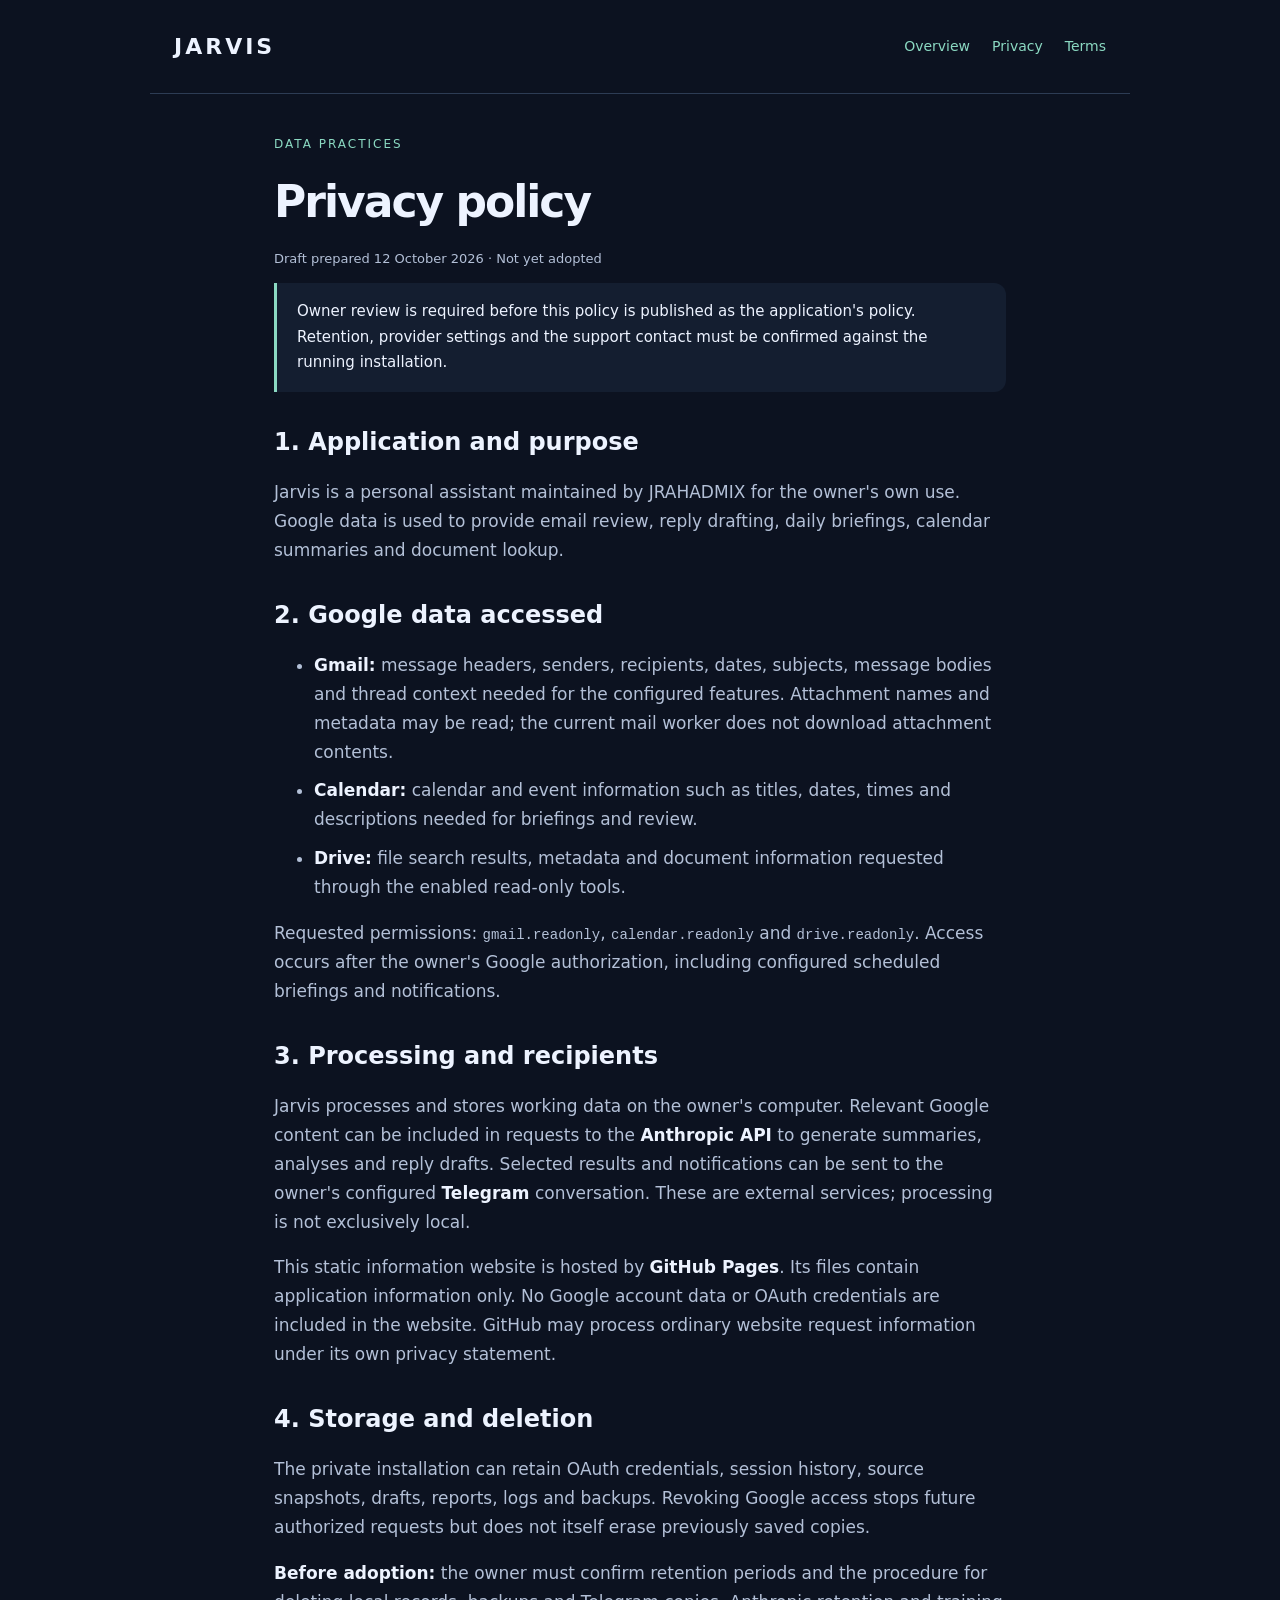
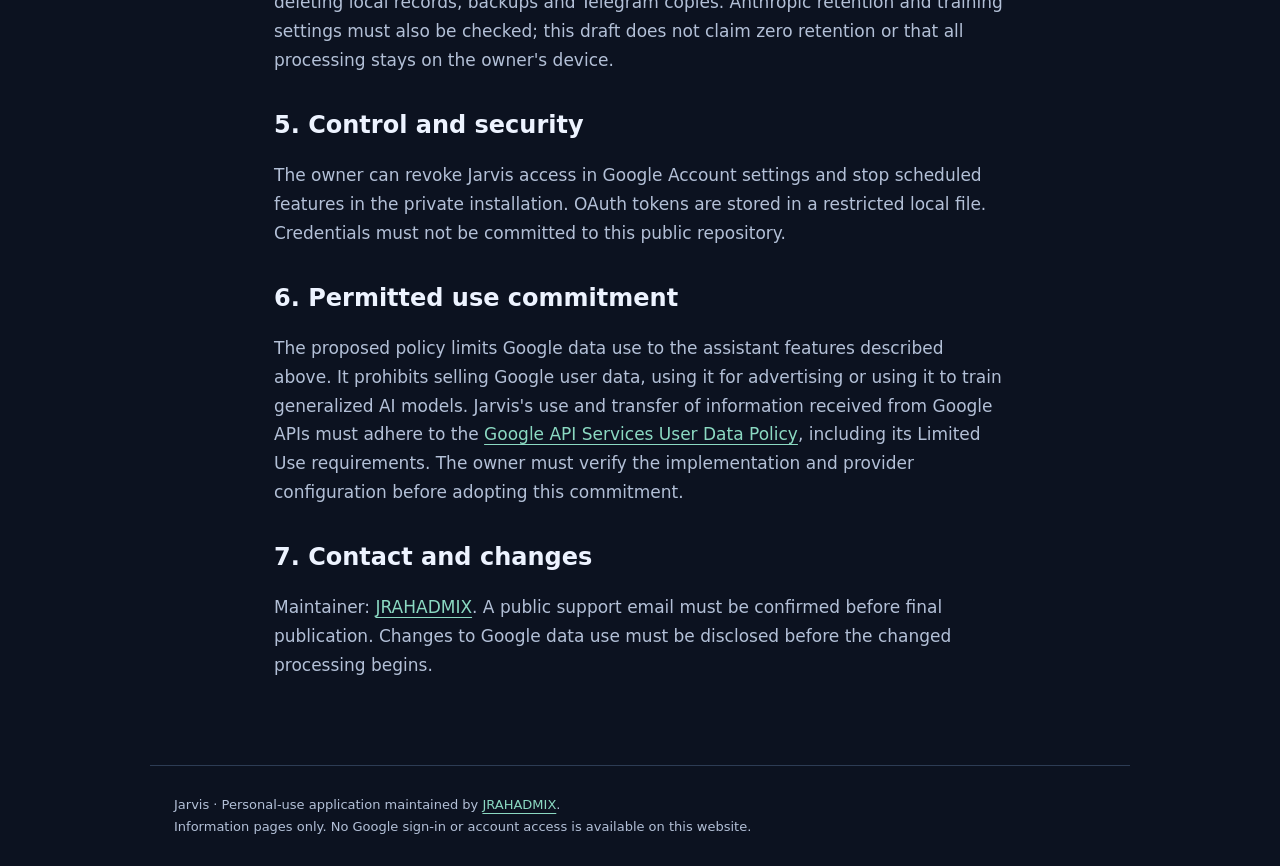
==== privacy.html @ 4ca62236 "Add Jarvis information draft: privacy.html" ====
<!doctype html>
<html lang="en"><head><meta charset="utf-8"><meta name="viewport" content="width=device-width,initial-scale=1"><meta name="description" content="Jarvis personal assistant — application information and Google data access disclosures."><meta name="robots" content="noindex"><title>Privacy policy — draft · Jarvis</title><link rel="stylesheet" href="styles.css"></head>
<body><header><a class="brand" href="index.html">JARVIS</a><nav aria-label="Main navigation"><a href="index.html">Overview</a><a href="privacy.html">Privacy</a><a href="terms.html">Terms</a></nav></header>
<main class="document"><p class="eyebrow">Data practices</p><h1>Privacy policy</h1><p class="meta">Draft prepared 12 October 2026 · Not yet adopted</p><div class="notice">Owner review is required before this policy is published as the application's policy. Retention, provider settings and the support contact must be confirmed against the running installation.</div><h2>1. Application and purpose</h2><p>Jarvis is a personal assistant maintained by JRAHADMIX for the owner's own use. Google data is used to provide email review, reply drafting, daily briefings, calendar summaries and document lookup.</p><h2>2. Google data accessed</h2><ul><li><strong>Gmail:</strong> message headers, senders, recipients, dates, subjects, message bodies and thread context needed for the configured features. Attachment names and metadata may be read; the current mail worker does not download attachment contents.</li><li><strong>Calendar:</strong> calendar and event information such as titles, dates, times and descriptions needed for briefings and review.</li><li><strong>Drive:</strong> file search results, metadata and document information requested through the enabled read-only tools.</li></ul><p>Requested permissions: <code>gmail.readonly</code>, <code>calendar.readonly</code> and <code>drive.readonly</code>. Access occurs after the owner's Google authorization, including configured scheduled briefings and notifications.</p><h2>3. Processing and recipients</h2><p>Jarvis processes and stores working data on the owner's computer. Relevant Google content can be included in requests to the <strong>Anthropic API</strong> to generate summaries, analyses and reply drafts. Selected results and notifications can be sent to the owner's configured <strong>Telegram</strong> conversation. These are external services; processing is not exclusively local.</p><p>This static information website is hosted by <strong>GitHub Pages</strong>. Its files contain application information only. No Google account data or OAuth credentials are included in the website. GitHub may process ordinary website request information under its own privacy statement.</p><h2>4. Storage and deletion</h2><p>The private installation can retain OAuth credentials, session history, source snapshots, drafts, reports, logs and backups. Revoking Google access stops future authorized requests but does not itself erase previously saved copies.</p><p><strong>Before adoption:</strong> the owner must confirm retention periods and the procedure for deleting local records, backups and Telegram copies. Anthropic retention and training settings must also be checked; this draft does not claim zero retention or that all processing stays on the owner's device.</p><h2>5. Control and security</h2><p>The owner can revoke Jarvis access in Google Account settings and stop scheduled features in the private installation. OAuth tokens are stored in a restricted local file. Credentials must not be committed to this public repository.</p><h2>6. Permitted use commitment</h2><p>The proposed policy limits Google data use to the assistant features described above. It prohibits selling Google user data, using it for advertising or using it to train generalized AI models. Jarvis's use and transfer of information received from Google APIs must adhere to the <a href="https://developers.google.com/terms/api-services-user-data-policy">Google API Services User Data Policy</a>, including its Limited Use requirements. The owner must verify the implementation and provider configuration before adopting this commitment.</p><h2>7. Contact and changes</h2><p>Maintainer: <a href="https://github.com/JRAHADMIX">JRAHADMIX</a>. A public support email must be confirmed before final publication. Changes to Google data use must be disclosed before the changed processing begins.</p></main><footer>Jarvis · Personal-use application maintained by <a href="https://github.com/JRAHADMIX">JRAHADMIX</a>.<br>Information pages only. No Google sign-in or account access is available on this website.</footer></body></html>
---- styles.css ----
:root{color-scheme:dark;--bg:#0c1220;--panel:#141e30;--text:#edf3ff;--muted:#b3c0d7;--accent:#8bd9c2;--line:#2d3c54}*{box-sizing:border-box}body{margin:0;background:var(--bg);color:var(--text);font:17px/1.7 system-ui,-apple-system,BlinkMacSystemFont,"Segoe UI",sans-serif}a{color:var(--accent);text-underline-offset:4px}header,main,footer{max-width:980px;margin:auto;padding:28px 24px}header{display:flex;align-items:center;justify-content:space-between;gap:20px;border-bottom:1px solid var(--line)}nav{display:flex;gap:22px;flex-wrap:wrap}nav a{text-decoration:none;font-size:14px}.brand{font-size:22px;font-weight:750;letter-spacing:3px;color:var(--text);text-decoration:none}h1{font-size:clamp(36px,6vw,62px);line-height:1.12;letter-spacing:-2px;margin:22px 0}h2{font-size:24px;line-height:1.35;margin-top:34px}p,li{color:var(--muted)}strong{color:var(--text)}.eyebrow{color:var(--accent);font-size:12px;letter-spacing:2px;text-transform:uppercase}.lead{font-size:21px;max-width:700px}.grid{display:grid;grid-template-columns:repeat(3,1fr);gap:16px;margin:36px 0}.card{padding:24px;background:var(--panel);border:1px solid var(--line);border-radius:18px}.card h2{margin-top:0;font-size:20px}.card p{font-size:15px}.notice{padding:16px 20px;border-left:3px solid var(--accent);background:var(--panel);border-radius:0 12px 12px 0;font-size:15px}.document{max-width:780px}.document h1{font-size:44px}.meta,footer{font-size:13px;color:var(--muted)}footer{border-top:1px solid var(--line);margin-top:40px}code{overflow-wrap:anywhere;font-size:14px}li{margin-bottom:10px}:focus-visible{outline:3px solid var(--accent);outline-offset:5px}@media(max-width:650px){header{align-items:flex-start;flex-direction:column}.grid{grid-template-columns:1fr}header,main,footer{padding:22px 20px}.document h1{font-size:35px}nav{gap:16px}}
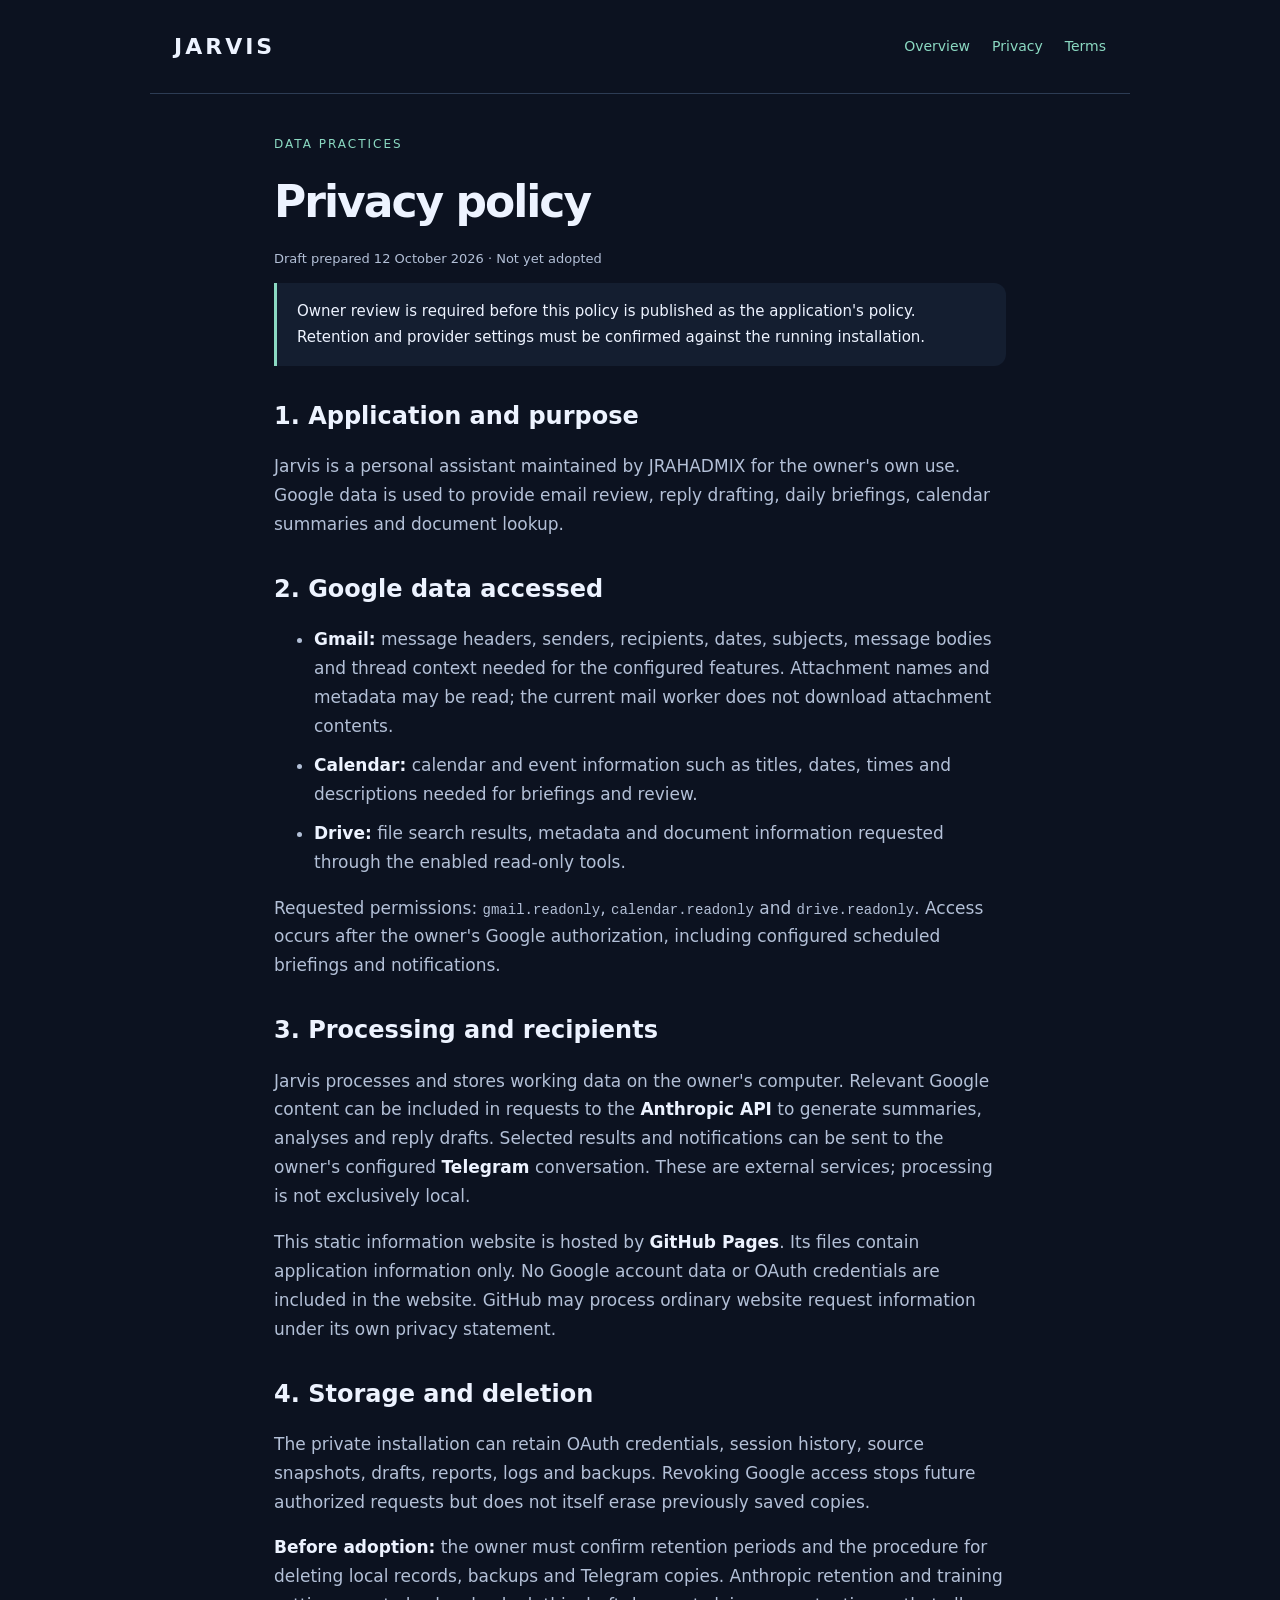
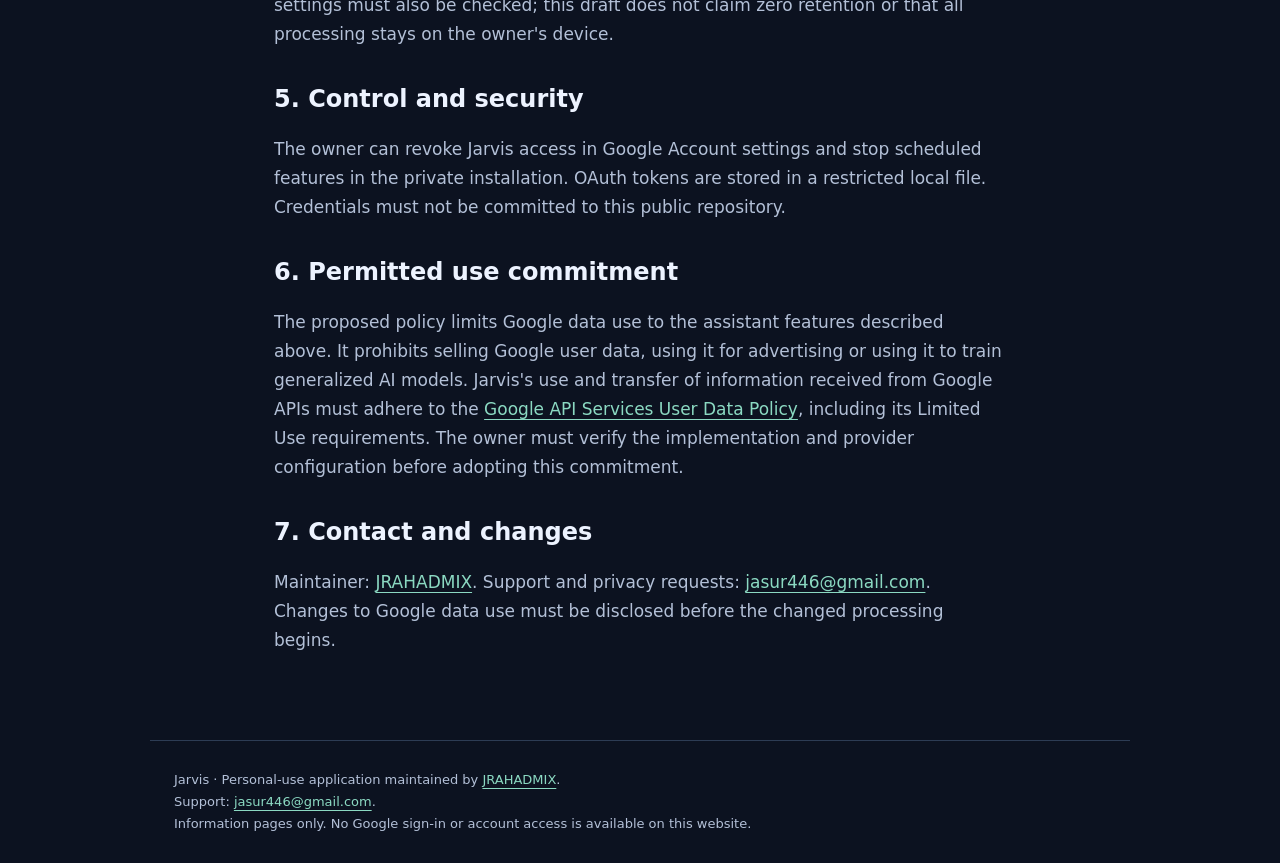
==== commit c83bc372: "Add owner-approved public support contact" ====
--- a/privacy.html
+++ b/privacy.html
@@ -1,4 +1,4 @@
 <!doctype html>
 <html lang="en"><head><meta charset="utf-8"><meta name="viewport" content="width=device-width,initial-scale=1"><meta name="description" content="Jarvis personal assistant — application information and Google data access disclosures."><meta name="robots" content="noindex"><title>Privacy policy — draft · Jarvis</title><link rel="stylesheet" href="styles.css"></head>
 <body><header><a class="brand" href="index.html">JARVIS</a><nav aria-label="Main navigation"><a href="index.html">Overview</a><a href="privacy.html">Privacy</a><a href="terms.html">Terms</a></nav></header>
-<main class="document"><p class="eyebrow">Data practices</p><h1>Privacy policy</h1><p class="meta">Draft prepared 12 October 2026 · Not yet adopted</p><div class="notice">Owner review is required before this policy is published as the application's policy. Retention, provider settings and the support contact must be confirmed against the running installation.</div><h2>1. Application and purpose</h2><p>Jarvis is a personal assistant maintained by JRAHADMIX for the owner's own use. Google data is used to provide email review, reply drafting, daily briefings, calendar summaries and document lookup.</p><h2>2. Google data accessed</h2><ul><li><strong>Gmail:</strong> message headers, senders, recipients, dates, subjects, message bodies and thread context needed for the configured features. Attachment names and metadata may be read; the current mail worker does not download attachment contents.</li><li><strong>Calendar:</strong> calendar and event information such as titles, dates, times and descriptions needed for briefings and review.</li><li><strong>Drive:</strong> file search results, metadata and document information requested through the enabled read-only tools.</li></ul><p>Requested permissions: <code>gmail.readonly</code>, <code>calendar.readonly</code> and <code>drive.readonly</code>. Access occurs after the owner's Google authorization, including configured scheduled briefings and notifications.</p><h2>3. Processing and recipients</h2><p>Jarvis processes and stores working data on the owner's computer. Relevant Google content can be included in requests to the <strong>Anthropic API</strong> to generate summaries, analyses and reply drafts. Selected results and notifications can be sent to the owner's configured <strong>Telegram</strong> conversation. These are external services; processing is not exclusively local.</p><p>This static information website is hosted by <strong>GitHub Pages</strong>. Its files contain application information only. No Google account data or OAuth credentials are included in the website. GitHub may process ordinary website request information under its own privacy statement.</p><h2>4. Storage and deletion</h2><p>The private installation can retain OAuth credentials, session history, source snapshots, drafts, reports, logs and backups. Revoking Google access stops future authorized requests but does not itself erase previously saved copies.</p><p><strong>Before adoption:</strong> the owner must confirm retention periods and the procedure for deleting local records, backups and Telegram copies. Anthropic retention and training settings must also be checked; this draft does not claim zero retention or that all processing stays on the owner's device.</p><h2>5. Control and security</h2><p>The owner can revoke Jarvis access in Google Account settings and stop scheduled features in the private installation. OAuth tokens are stored in a restricted local file. Credentials must not be committed to this public repository.</p><h2>6. Permitted use commitment</h2><p>The proposed policy limits Google data use to the assistant features described above. It prohibits selling Google user data, using it for advertising or using it to train generalized AI models. Jarvis's use and transfer of information received from Google APIs must adhere to the <a href="https://developers.google.com/terms/api-services-user-data-policy">Google API Services User Data Policy</a>, including its Limited Use requirements. The owner must verify the implementation and provider configuration before adopting this commitment.</p><h2>7. Contact and changes</h2><p>Maintainer: <a href="https://github.com/JRAHADMIX">JRAHADMIX</a>. A public support email must be confirmed before final publication. Changes to Google data use must be disclosed before the changed processing begins.</p></main><footer>Jarvis · Personal-use application maintained by <a href="https://github.com/JRAHADMIX">JRAHADMIX</a>.<br>Information pages only. No Google sign-in or account access is available on this website.</footer></body></html>
+<main class="document"><p class="eyebrow">Data practices</p><h1>Privacy policy</h1><p class="meta">Draft prepared 12 October 2026 · Not yet adopted</p><div class="notice">Owner review is required before this policy is published as the application's policy. Retention and provider settings must be confirmed against the running installation.</div><h2>1. Application and purpose</h2><p>Jarvis is a personal assistant maintained by JRAHADMIX for the owner's own use. Google data is used to provide email review, reply drafting, daily briefings, calendar summaries and document lookup.</p><h2>2. Google data accessed</h2><ul><li><strong>Gmail:</strong> message headers, senders, recipients, dates, subjects, message bodies and thread context needed for the configured features. Attachment names and metadata may be read; the current mail worker does not download attachment contents.</li><li><strong>Calendar:</strong> calendar and event information such as titles, dates, times and descriptions needed for briefings and review.</li><li><strong>Drive:</strong> file search results, metadata and document information requested through the enabled read-only tools.</li></ul><p>Requested permissions: <code>gmail.readonly</code>, <code>calendar.readonly</code> and <code>drive.readonly</code>. Access occurs after the owner's Google authorization, including configured scheduled briefings and notifications.</p><h2>3. Processing and recipients</h2><p>Jarvis processes and stores working data on the owner's computer. Relevant Google content can be included in requests to the <strong>Anthropic API</strong> to generate summaries, analyses and reply drafts. Selected results and notifications can be sent to the owner's configured <strong>Telegram</strong> conversation. These are external services; processing is not exclusively local.</p><p>This static information website is hosted by <strong>GitHub Pages</strong>. Its files contain application information only. No Google account data or OAuth credentials are included in the website. GitHub may process ordinary website request information under its own privacy statement.</p><h2>4. Storage and deletion</h2><p>The private installation can retain OAuth credentials, session history, source snapshots, drafts, reports, logs and backups. Revoking Google access stops future authorized requests but does not itself erase previously saved copies.</p><p><strong>Before adoption:</strong> the owner must confirm retention periods and the procedure for deleting local records, backups and Telegram copies. Anthropic retention and training settings must also be checked; this draft does not claim zero retention or that all processing stays on the owner's device.</p><h2>5. Control and security</h2><p>The owner can revoke Jarvis access in Google Account settings and stop scheduled features in the private installation. OAuth tokens are stored in a restricted local file. Credentials must not be committed to this public repository.</p><h2>6. Permitted use commitment</h2><p>The proposed policy limits Google data use to the assistant features described above. It prohibits selling Google user data, using it for advertising or using it to train generalized AI models. Jarvis's use and transfer of information received from Google APIs must adhere to the <a href="https://developers.google.com/terms/api-services-user-data-policy">Google API Services User Data Policy</a>, including its Limited Use requirements. The owner must verify the implementation and provider configuration before adopting this commitment.</p><h2>7. Contact and changes</h2><p>Maintainer: <a href="https://github.com/JRAHADMIX">JRAHADMIX</a>. Support and privacy requests: <a href="mailto:jasur446@gmail.com">jasur446@gmail.com</a>. Changes to Google data use must be disclosed before the changed processing begins.</p></main><footer>Jarvis · Personal-use application maintained by <a href="https://github.com/JRAHADMIX">JRAHADMIX</a>.<br>Support: <a href="mailto:jasur446@gmail.com">jasur446@gmail.com</a>.<br>Information pages only. No Google sign-in or account access is available on this website.</footer></body></html>
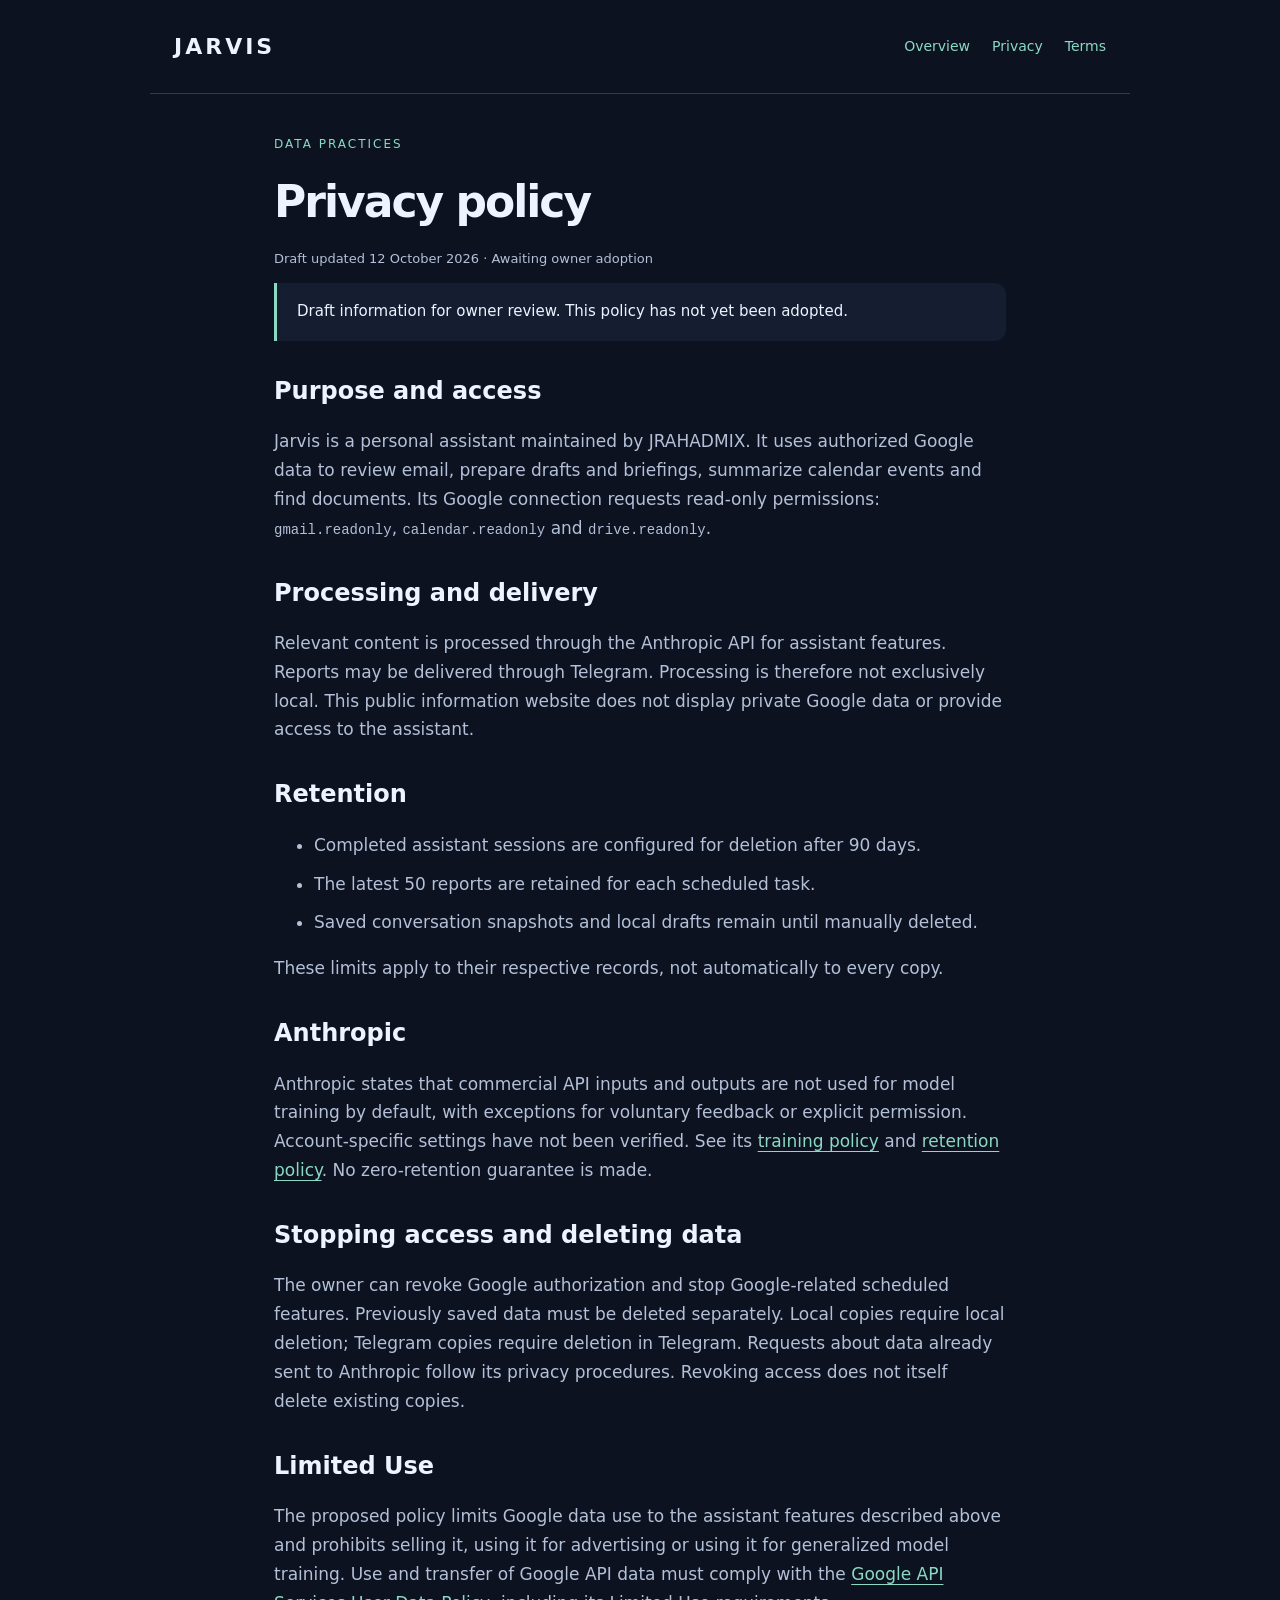
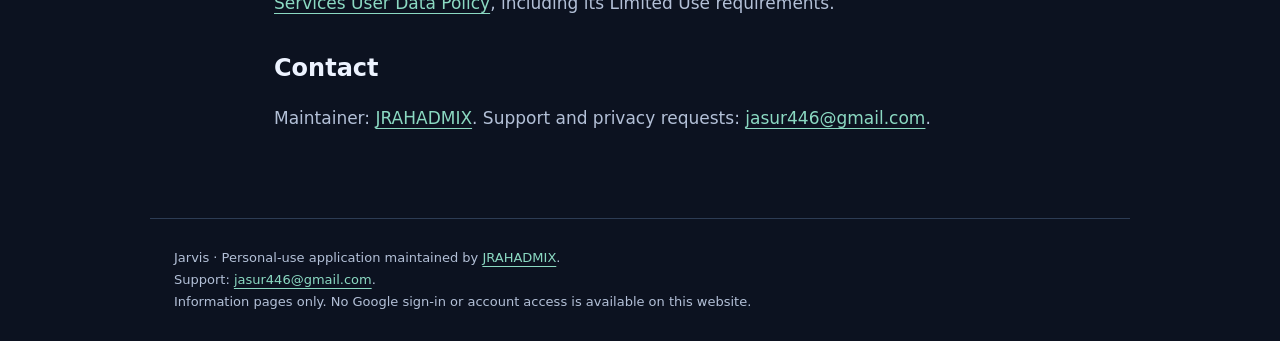
==== commit d6c1e3a4: "Save owner-approved brief privacy summary" ====
--- a/privacy.html
+++ b/privacy.html
@@ -1,4 +1,27 @@
 <!doctype html>
 <html lang="en"><head><meta charset="utf-8"><meta name="viewport" content="width=device-width,initial-scale=1"><meta name="description" content="Jarvis personal assistant — application information and Google data access disclosures."><meta name="robots" content="noindex"><title>Privacy policy — draft · Jarvis</title><link rel="stylesheet" href="styles.css"></head>
 <body><header><a class="brand" href="index.html">JARVIS</a><nav aria-label="Main navigation"><a href="index.html">Overview</a><a href="privacy.html">Privacy</a><a href="terms.html">Terms</a></nav></header>
-<main class="document"><p class="eyebrow">Data practices</p><h1>Privacy policy</h1><p class="meta">Draft prepared 12 October 2026 · Not yet adopted</p><div class="notice">Owner review is required before this policy is published as the application's policy. Retention and provider settings must be confirmed against the running installation.</div><h2>1. Application and purpose</h2><p>Jarvis is a personal assistant maintained by JRAHADMIX for the owner's own use. Google data is used to provide email review, reply drafting, daily briefings, calendar summaries and document lookup.</p><h2>2. Google data accessed</h2><ul><li><strong>Gmail:</strong> message headers, senders, recipients, dates, subjects, message bodies and thread context needed for the configured features. Attachment names and metadata may be read; the current mail worker does not download attachment contents.</li><li><strong>Calendar:</strong> calendar and event information such as titles, dates, times and descriptions needed for briefings and review.</li><li><strong>Drive:</strong> file search results, metadata and document information requested through the enabled read-only tools.</li></ul><p>Requested permissions: <code>gmail.readonly</code>, <code>calendar.readonly</code> and <code>drive.readonly</code>. Access occurs after the owner's Google authorization, including configured scheduled briefings and notifications.</p><h2>3. Processing and recipients</h2><p>Jarvis processes and stores working data on the owner's computer. Relevant Google content can be included in requests to the <strong>Anthropic API</strong> to generate summaries, analyses and reply drafts. Selected results and notifications can be sent to the owner's configured <strong>Telegram</strong> conversation. These are external services; processing is not exclusively local.</p><p>This static information website is hosted by <strong>GitHub Pages</strong>. Its files contain application information only. No Google account data or OAuth credentials are included in the website. GitHub may process ordinary website request information under its own privacy statement.</p><h2>4. Storage and deletion</h2><p>The private installation can retain OAuth credentials, session history, source snapshots, drafts, reports, logs and backups. Revoking Google access stops future authorized requests but does not itself erase previously saved copies.</p><p><strong>Before adoption:</strong> the owner must confirm retention periods and the procedure for deleting local records, backups and Telegram copies. Anthropic retention and training settings must also be checked; this draft does not claim zero retention or that all processing stays on the owner's device.</p><h2>5. Control and security</h2><p>The owner can revoke Jarvis access in Google Account settings and stop scheduled features in the private installation. OAuth tokens are stored in a restricted local file. Credentials must not be committed to this public repository.</p><h2>6. Permitted use commitment</h2><p>The proposed policy limits Google data use to the assistant features described above. It prohibits selling Google user data, using it for advertising or using it to train generalized AI models. Jarvis's use and transfer of information received from Google APIs must adhere to the <a href="https://developers.google.com/terms/api-services-user-data-policy">Google API Services User Data Policy</a>, including its Limited Use requirements. The owner must verify the implementation and provider configuration before adopting this commitment.</p><h2>7. Contact and changes</h2><p>Maintainer: <a href="https://github.com/JRAHADMIX">JRAHADMIX</a>. Support and privacy requests: <a href="mailto:jasur446@gmail.com">jasur446@gmail.com</a>. Changes to Google data use must be disclosed before the changed processing begins.</p></main><footer>Jarvis · Personal-use application maintained by <a href="https://github.com/JRAHADMIX">JRAHADMIX</a>.<br>Support: <a href="mailto:jasur446@gmail.com">jasur446@gmail.com</a>.<br>Information pages only. No Google sign-in or account access is available on this website.</footer></body></html>
+<main class="document">
+<p class="eyebrow">Data practices</p><h1>Privacy policy</h1>
+<p class="meta">Draft updated 12 October 2026 · Awaiting owner adoption</p>
+<div class="notice">Draft information for owner review. This policy has not yet been adopted.</div>
+<h2>Purpose and access</h2>
+<p>Jarvis is a personal assistant maintained by JRAHADMIX. It uses authorized Google data to review email, prepare drafts and briefings, summarize calendar events and find documents. Its Google connection requests read-only permissions: <code>gmail.readonly</code>, <code>calendar.readonly</code> and <code>drive.readonly</code>.</p>
+<h2>Processing and delivery</h2>
+<p>Relevant content is processed through the Anthropic API for assistant features. Reports may be delivered through Telegram. Processing is therefore not exclusively local. This public information website does not display private Google data or provide access to the assistant.</p>
+<h2>Retention</h2>
+<ul>
+<li>Completed assistant sessions are configured for deletion after 90 days.</li>
+<li>The latest 50 reports are retained for each scheduled task.</li>
+<li>Saved conversation snapshots and local drafts remain until manually deleted.</li>
+</ul>
+<p>These limits apply to their respective records, not automatically to every copy.</p>
+<h2>Anthropic</h2>
+<p>Anthropic states that commercial API inputs and outputs are not used for model training by default, with exceptions for voluntary feedback or explicit permission. Account-specific settings have not been verified. See its <a href="https://privacy.claude.com/en/articles/7996868-is-my-data-used-for-model-training">training policy</a> and <a href="https://privacy.claude.com/en/articles/7996866-how-long-do-you-store-my-organization-s-data">retention policy</a>. No zero-retention guarantee is made.</p>
+<h2>Stopping access and deleting data</h2>
+<p>The owner can revoke Google authorization and stop Google-related scheduled features. Previously saved data must be deleted separately. Local copies require local deletion; Telegram copies require deletion in Telegram. Requests about data already sent to Anthropic follow its privacy procedures. Revoking access does not itself delete existing copies.</p>
+<h2>Limited Use</h2>
+<p>The proposed policy limits Google data use to the assistant features described above and prohibits selling it, using it for advertising or using it for generalized model training. Use and transfer of Google API data must comply with the <a href="https://developers.google.com/terms/api-services-user-data-policy">Google API Services User Data Policy</a>, including its Limited Use requirements.</p>
+<h2>Contact</h2>
+<p>Maintainer: <a href="https://github.com/JRAHADMIX">JRAHADMIX</a>. Support and privacy requests: <a href="mailto:jasur446@gmail.com">jasur446@gmail.com</a>.</p>
+</main><footer>Jarvis · Personal-use application maintained by <a href="https://github.com/JRAHADMIX">JRAHADMIX</a>.<br>Support: <a href="mailto:jasur446@gmail.com">jasur446@gmail.com</a>.<br>Information pages only. No Google sign-in or account access is available on this website.</footer></body></html>
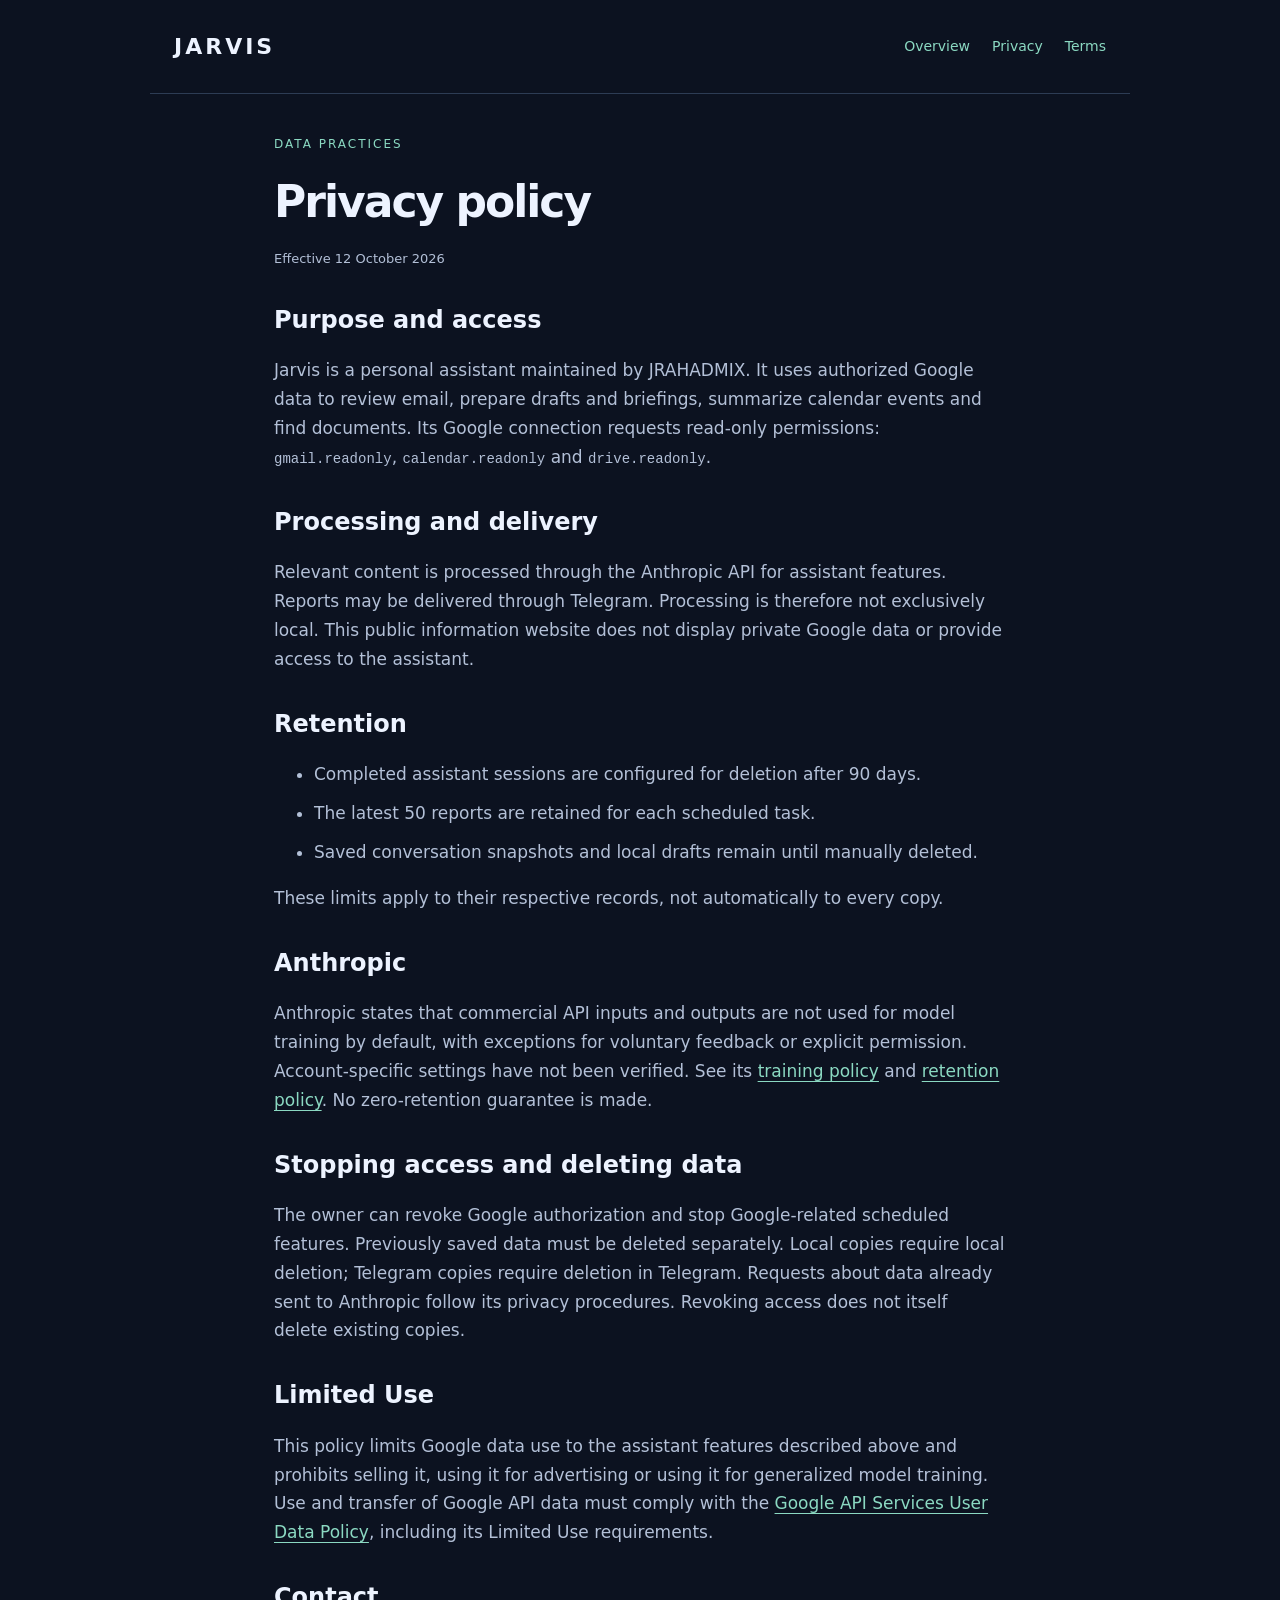
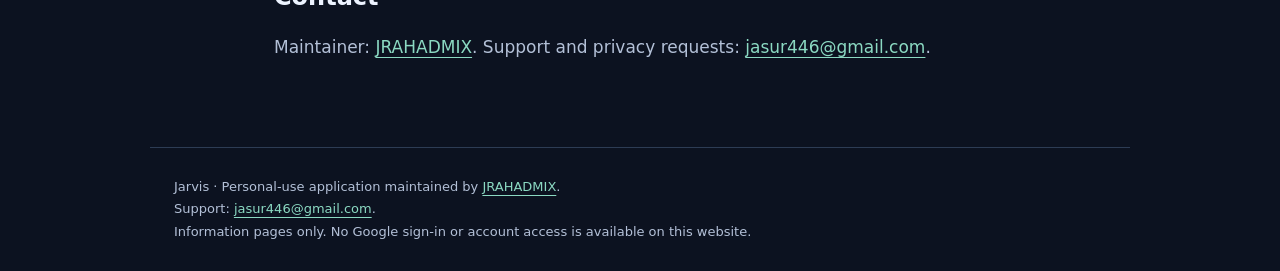
==== commit a4d50363: "Finalize owner-approved pages for publication" ====
--- a/privacy.html
+++ b/privacy.html
@@ -1,10 +1,9 @@
 <!doctype html>
-<html lang="en"><head><meta charset="utf-8"><meta name="viewport" content="width=device-width,initial-scale=1"><meta name="description" content="Jarvis personal assistant — application information and Google data access disclosures."><meta name="robots" content="noindex"><title>Privacy policy — draft · Jarvis</title><link rel="stylesheet" href="styles.css"></head>
+<html lang="en"><head><meta charset="utf-8"><meta name="viewport" content="width=device-width,initial-scale=1"><meta name="description" content="Jarvis personal assistant — application information and Google data access disclosures."><title>Privacy policy · Jarvis</title><link rel="stylesheet" href="styles.css"></head>
 <body><header><a class="brand" href="index.html">JARVIS</a><nav aria-label="Main navigation"><a href="index.html">Overview</a><a href="privacy.html">Privacy</a><a href="terms.html">Terms</a></nav></header>
 <main class="document">
 <p class="eyebrow">Data practices</p><h1>Privacy policy</h1>
-<p class="meta">Draft updated 12 October 2026 · Awaiting owner adoption</p>
-<div class="notice">Draft information for owner review. This policy has not yet been adopted.</div>
+<p class="meta">Effective 12 October 2026</p>
 <h2>Purpose and access</h2>
 <p>Jarvis is a personal assistant maintained by JRAHADMIX. It uses authorized Google data to review email, prepare drafts and briefings, summarize calendar events and find documents. Its Google connection requests read-only permissions: <code>gmail.readonly</code>, <code>calendar.readonly</code> and <code>drive.readonly</code>.</p>
 <h2>Processing and delivery</h2>
@@ -21,7 +20,7 @@
 <h2>Stopping access and deleting data</h2>
 <p>The owner can revoke Google authorization and stop Google-related scheduled features. Previously saved data must be deleted separately. Local copies require local deletion; Telegram copies require deletion in Telegram. Requests about data already sent to Anthropic follow its privacy procedures. Revoking access does not itself delete existing copies.</p>
 <h2>Limited Use</h2>
-<p>The proposed policy limits Google data use to the assistant features described above and prohibits selling it, using it for advertising or using it for generalized model training. Use and transfer of Google API data must comply with the <a href="https://developers.google.com/terms/api-services-user-data-policy">Google API Services User Data Policy</a>, including its Limited Use requirements.</p>
+<p>This policy limits Google data use to the assistant features described above and prohibits selling it, using it for advertising or using it for generalized model training. Use and transfer of Google API data must comply with the <a href="https://developers.google.com/terms/api-services-user-data-policy">Google API Services User Data Policy</a>, including its Limited Use requirements.</p>
 <h2>Contact</h2>
 <p>Maintainer: <a href="https://github.com/JRAHADMIX">JRAHADMIX</a>. Support and privacy requests: <a href="mailto:jasur446@gmail.com">jasur446@gmail.com</a>.</p>
 </main><footer>Jarvis · Personal-use application maintained by <a href="https://github.com/JRAHADMIX">JRAHADMIX</a>.<br>Support: <a href="mailto:jasur446@gmail.com">jasur446@gmail.com</a>.<br>Information pages only. No Google sign-in or account access is available on this website.</footer></body></html>
